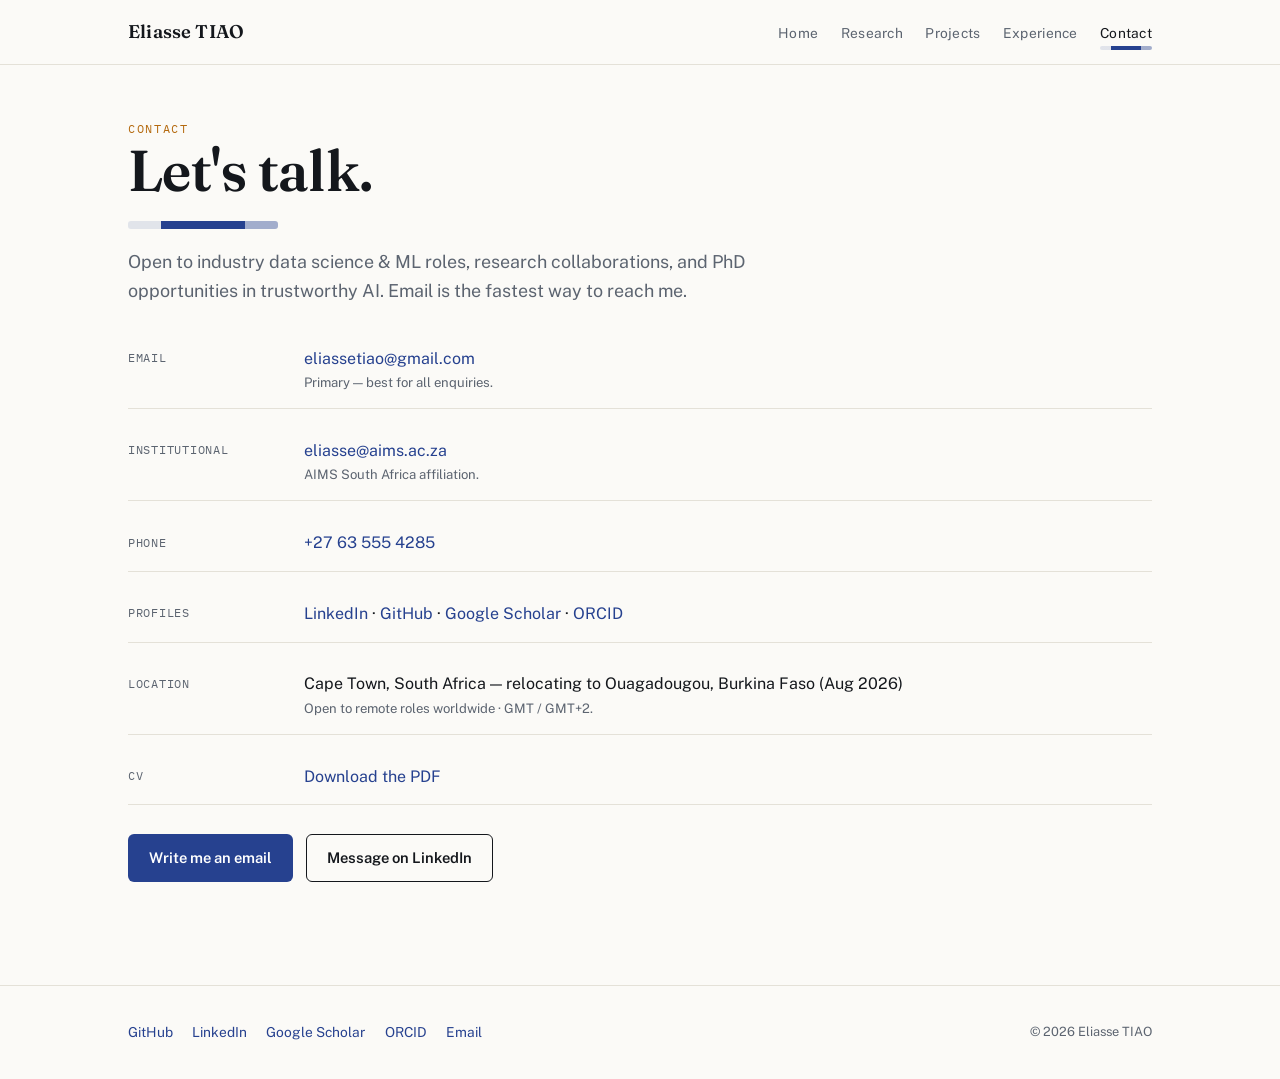
==== contact.html @ d371eade "Add files via upload" ====
<!DOCTYPE html>
<html lang="en">
<head>
<meta charset="UTF-8">
<meta name="viewport" content="width=device-width, initial-scale=1.0">
<title>Contact — Eliasse TIAO</title>
<meta name="description" content="Contact Eliasse TIAO — open to industry roles, research collaborations and PhD opportunities. Remote-friendly worldwide.">
<link rel="preconnect" href="https://fonts.googleapis.com">
<link href="https://fonts.googleapis.com/css2?family=Fraunces:opsz,wght@9..144,500;9..144,600&family=Public+Sans:wght@400;600;700&family=IBM+Plex+Mono:wght@400;500&display=swap" rel="stylesheet">
<link rel="stylesheet" href="style.css">
</head>
<body>

<header class="site">
  <div class="wrap nav">
    <a class="brand" href="index.html">Eliasse TIAO</a>
    <ul>
      <li><a class="link" href="index.html">Home</a></li>
      <li><a class="link" href="research.html">Research</a></li>
      <li><a class="link" href="projects.html">Projects</a></li>
      <li><a class="link" href="experience.html">Experience</a></li>
      <li><a class="link" href="contact.html" aria-current="page">Contact</a></li>
    </ul>
  </div>
</header>

<main>

<section>
  <div class="wrap">
    <p class="kicker">Contact</p>
    <h1>Let's talk.</h1>
    <div class="band wide" aria-hidden="true"><i class="p10"></i><i class="p50"></i><i class="p90"></i></div>
    <p class="lede">Open to industry data science &amp; ML roles, research collaborations, and PhD opportunities in trustworthy AI. Email is the fastest way to reach me.</p>

    <dl class="deflist">
      <div class="defrow">
        <dt>Email</dt>
        <dd><a href="mailto:eliassetiao@gmail.com">eliassetiao@gmail.com</a>
          <span class="note">Primary — best for all enquiries.</span></dd>
      </div>
      <div class="defrow">
        <dt>Institutional</dt>
        <dd><a href="mailto:eliasse@aims.ac.za">eliasse@aims.ac.za</a>
          <span class="note">AIMS South Africa affiliation.</span></dd>
      </div>
      <div class="defrow">
        <dt>Phone</dt>
        <dd><a href="tel:+27635554285">+27 63 555 4285</a></dd>
      </div>
      <div class="defrow">
        <dt>Profiles</dt>
        <dd>
          <a href="https://www.linkedin.com/in/eliasse-tiao-781523309/" target="_blank" rel="noopener">LinkedIn</a> ·
          <a href="https://github.com/TIAO-Eliasse" target="_blank" rel="noopener">GitHub</a> ·
          <a href="https://scholar.google.com/citations?user=YQI49OQAAAAJ" target="_blank" rel="noopener">Google Scholar</a> ·
          <a href="https://orcid.org/0009-0000-8173-0854" target="_blank" rel="noopener">ORCID</a>
        </dd>
      </div>
      <div class="defrow">
        <dt>Location</dt>
        <dd>Cape Town, South Africa — relocating to Ouagadougou, Burkina Faso (Aug 2026)
          <span class="note">Open to remote roles worldwide · GMT / GMT+2.</span></dd>
      </div>
      <div class="defrow">
        <dt>CV</dt>
        <dd><a href="CV_Eliasse_TIAO.pdf" download>Download the PDF</a></dd>
      </div>
    </dl>

    <div class="btns">
      <a class="btn btn-solid" href="mailto:eliassetiao@gmail.com?subject=Hello%20Eliasse">Write me an email</a>
      <a class="btn btn-line" href="https://www.linkedin.com/in/eliasse-tiao-781523309/" target="_blank" rel="noopener">Message on LinkedIn</a>
    </div>
  </div>
</section>

</main>

<footer class="site">
  <div class="wrap foot">
    <div class="links">
      <a href="https://github.com/TIAO-Eliasse" target="_blank" rel="noopener">GitHub</a>
      <a href="https://www.linkedin.com/in/eliasse-tiao-781523309/" target="_blank" rel="noopener">LinkedIn</a>
      <a href="https://scholar.google.com/citations?user=YQI49OQAAAAJ" target="_blank" rel="noopener">Google Scholar</a>
      <a href="https://orcid.org/0009-0000-8173-0854" target="_blank" rel="noopener">ORCID</a>
      <a href="mailto:eliassetiao@gmail.com">Email</a>
    </div>
    <small>© <span id="y">2026</span> Eliasse TIAO</small>
  </div>
</footer>

<script>document.getElementById('y').textContent=new Date().getFullYear();</script>
</body>
</html>
---- style.css ----
/* ============================================================
   Eliasse TIAO — Portfolio design system
   Palette: Paper #FBFAF7 · Ink #14171C · Indigo #26418F
            Ochre #B4690E · Slate #5C6470 · Line #E4E1D8
   Type:    Fraunces (display) · Public Sans (body) · IBM Plex Mono (data)
   Signature: the "interval band" — P10/P50/P90 stripes
   ============================================================ */

:root{
  --paper:#FBFAF7;
  --ink:#14171C;
  --indigo:#26418F;
  --indigo-soft:rgba(38,65,143,.12);
  --indigo-mid:rgba(38,65,143,.42);
  --ochre:#B4690E;
  --ochre-soft:rgba(180,105,14,.12);
  --slate:#5C6470;
  --line:#E4E1D8;
  --card:#FFFFFF;
  --display:'Fraunces',serif;
  --body:'Public Sans',sans-serif;
  --mono:'IBM Plex Mono',monospace;
  --max:1080px;
}

*{margin:0;padding:0;box-sizing:border-box}
html{scroll-behavior:smooth}
body{background:var(--paper);color:var(--ink);font-family:var(--body);font-size:16.5px;line-height:1.65;-webkit-font-smoothing:antialiased}
a{color:var(--indigo);text-decoration:none}
a:hover{text-decoration:underline;text-underline-offset:3px}
:focus-visible{outline:2px solid var(--indigo);outline-offset:3px;border-radius:2px}
img{max-width:100%}

/* ---------- Signature: interval band ---------- */
.band{display:flex;height:6px;width:88px;border-radius:3px;overflow:hidden;margin:1.1rem 0 0}
.band i{display:block;height:100%}
.band .p10{width:22%;background:var(--indigo-soft)}
.band .p50{width:56%;background:var(--indigo)}
.band .p90{width:22%;background:var(--indigo-mid)}
.band.wide{width:150px;height:8px}

/* ---------- Layout ---------- */
.wrap{max-width:var(--max);margin:0 auto;padding:0 28px}
main{min-height:70vh}
section{padding:3.4rem 0}
section+section{border-top:1px solid var(--line)}

/* ---------- Nav ---------- */
header.site{border-bottom:1px solid var(--line);background:var(--paper);position:sticky;top:0;z-index:50}
.nav{display:flex;align-items:center;justify-content:space-between;height:64px;gap:1rem}
.brand{font-family:var(--display);font-weight:600;font-size:1.15rem;color:var(--ink);letter-spacing:.01em}
.brand:hover{text-decoration:none}
.nav ul{display:flex;gap:1.4rem;list-style:none;flex-wrap:wrap}
.nav a.link{font-size:.86rem;color:var(--slate);letter-spacing:.02em;padding:.35rem 0;position:relative}
.nav a.link:hover{color:var(--ink);text-decoration:none}
.nav a.link[aria-current="page"]{color:var(--ink)}
.nav a.link[aria-current="page"]::after{content:"";position:absolute;left:0;right:0;bottom:-4px;height:4px;border-radius:2px;
  background:linear-gradient(90deg,var(--indigo-soft) 0 22%,var(--indigo) 22% 78%,var(--indigo-mid) 78% 100%)}

/* ---------- Type ---------- */
h1,h2,h3{font-family:var(--display);font-weight:600;line-height:1.12;letter-spacing:-.01em}
h1{font-size:clamp(2.3rem,5.4vw,3.6rem)}
h2{font-size:clamp(1.55rem,3vw,2.1rem)}
h3{font-size:1.12rem}
.kicker{font-family:var(--mono);font-size:.74rem;letter-spacing:.14em;text-transform:uppercase;color:var(--ochre)}
.lede{font-size:1.12rem;color:var(--slate);max-width:62ch;margin-top:1.1rem}
.muted{color:var(--slate)}
.mono{font-family:var(--mono);font-size:.8rem}

/* ---------- Buttons ---------- */
.btns{display:flex;gap:.8rem;flex-wrap:wrap;margin-top:1.8rem}
.btn{display:inline-flex;align-items:center;gap:.45rem;padding:.68rem 1.25rem;border-radius:6px;
  font-family:var(--body);font-weight:600;font-size:.92rem;border:1.5px solid transparent;transition:transform .15s,box-shadow .15s}
.btn:hover{text-decoration:none;transform:translateY(-1px)}
.btn-solid{background:var(--indigo);color:#fff}
.btn-solid:hover{box-shadow:0 6px 18px rgba(38,65,143,.28)}
.btn-line{border-color:var(--ink);color:var(--ink)}
.btn-line:hover{background:var(--ink);color:var(--paper)}
.btn-quiet{color:var(--indigo);padding-left:.2rem}

/* ---------- Chips / tags ---------- */
.chips{display:flex;gap:.55rem;flex-wrap:wrap;margin-top:1.4rem}
.chip{font-family:var(--mono);font-size:.74rem;color:var(--ink);background:var(--card);
  border:1px solid var(--line);border-radius:20px;padding:.34rem .8rem}
.chip strong{color:var(--indigo);font-weight:600}
.tags{display:flex;gap:.4rem;flex-wrap:wrap;margin-top:.9rem}
.tag{font-family:var(--mono);font-size:.68rem;color:var(--indigo);background:var(--indigo-soft);
  border-radius:4px;padding:.18rem .5rem}

/* ---------- Status badges ---------- */
.badge{font-family:var(--mono);font-size:.68rem;font-weight:600;letter-spacing:.06em;
  border-radius:4px;padding:.22rem .55rem;white-space:nowrap}
.badge.pub{background:var(--ochre-soft);color:var(--ochre)}
.badge.acc{background:var(--indigo-soft);color:var(--indigo)}
.badge.rev{background:#EFEFEA;color:var(--slate)}

/* ---------- Cards ---------- */
.grid{display:grid;gap:1.3rem;margin-top:2rem}
.grid.cols-3{grid-template-columns:repeat(3,1fr)}
.grid.cols-2{grid-template-columns:repeat(2,1fr)}
.card{background:var(--card);border:1px solid var(--line);border-radius:10px;padding:1.6rem;
  transition:transform .18s,box-shadow .18s}
.card:hover{transform:translateY(-3px);box-shadow:0 14px 30px rgba(20,23,28,.07)}
.card h3{margin-bottom:.35rem}
.card .sub{font-family:var(--mono);font-size:.72rem;color:var(--slate);margin-bottom:.7rem}
.card p{font-size:.93rem;color:var(--slate)}
.card .impact{font-size:.95rem;color:var(--ink);font-weight:600;margin:.6rem 0 .2rem}

/* ---------- Publication rows ---------- */
.pub{background:var(--card);border:1px solid var(--line);border-radius:10px;padding:1.5rem 1.7rem;margin-top:1.1rem}
.pub .top{display:flex;justify-content:space-between;gap:1rem;align-items:baseline;flex-wrap:wrap;margin-bottom:.45rem}
.pub .venue{font-family:var(--mono);font-size:.74rem;color:var(--slate)}
.pub h3{font-size:1.06rem;line-height:1.35}
.pub .authors{font-size:.85rem;color:var(--slate);margin:.4rem 0 .55rem}
.pub .authors b{color:var(--ink);font-weight:600}
.pub p.abs{font-size:.92rem;color:var(--slate)}
.pub .links{margin-top:.8rem;display:flex;gap:1.1rem;flex-wrap:wrap;font-size:.85rem}

/* ---------- Timeline ---------- */
.tl{position:relative;margin-top:2rem;padding-left:1.6rem}
.tl::before{content:"";position:absolute;left:5px;top:6px;bottom:6px;width:2px;
  background:linear-gradient(180deg,var(--indigo),var(--indigo-mid) 70%,transparent)}
.tl-item{position:relative;padding:0 0 2.2rem 1.2rem}
.tl-item::before{content:"";position:absolute;left:-1.6rem;top:.42rem;width:12px;height:12px;border-radius:50%;
  background:var(--paper);border:3px solid var(--indigo)}
.tl-item.gold::before{border-color:var(--ochre)}
.tl-date{font-family:var(--mono);font-size:.74rem;color:var(--ochre)}
.tl-role{font-family:var(--display);font-weight:600;font-size:1.08rem;margin:.15rem 0 .05rem}
.tl-org{font-size:.9rem;color:var(--slate);margin-bottom:.5rem}
.tl-item ul{list-style:none}
.tl-item li{font-size:.92rem;color:var(--slate);padding:.14rem 0 .14rem 1rem;position:relative}
.tl-item li::before{content:"—";position:absolute;left:0;color:var(--indigo-mid)}

/* ---------- Skill groups ---------- */
.skillgroup{margin-top:1.6rem}
.skillgroup h3{font-size:.95rem;margin-bottom:.5rem}
.skillgroup .tags{margin-top:.2rem}

/* ---------- Definition rows (contact) ---------- */
.deflist{margin-top:1.6rem;display:grid;gap:.9rem}
.defrow{display:grid;grid-template-columns:160px 1fr;gap:1rem;padding:.9rem 0;border-bottom:1px solid var(--line)}
.defrow dt{font-family:var(--mono);font-size:.76rem;letter-spacing:.06em;text-transform:uppercase;color:var(--slate);padding-top:.15rem}
.defrow dd{font-size:1rem}
.defrow dd .note{display:block;font-size:.82rem;color:var(--slate)}

/* ---------- Callout ---------- */
.callout{background:var(--card);border:1px solid var(--line);border-left:4px solid var(--ochre);
  border-radius:8px;padding:1.2rem 1.4rem;margin-top:2rem;font-size:.95rem;color:var(--slate)}
.callout b{color:var(--ink)}

/* ---------- Footer ---------- */
footer.site{border-top:1px solid var(--line);margin-top:3rem;padding:2.2rem 0}
.foot{display:flex;justify-content:space-between;align-items:center;gap:1rem;flex-wrap:wrap}
.foot .links{display:flex;gap:1.2rem;flex-wrap:wrap;font-size:.86rem}
.foot small{color:var(--slate);font-size:.8rem}

/* ---------- Reveal (motion-safe only) ---------- */
@media (prefers-reduced-motion: no-preference){
  .reveal{opacity:0;transform:translateY(16px);transition:opacity .55s ease,transform .55s ease}
  .reveal.in{opacity:1;transform:none}
}

/* ---------- Responsive ---------- */
@media(max-width:900px){
  .grid.cols-3{grid-template-columns:1fr 1fr}
}
@media(max-width:660px){
  body{font-size:15.5px}
  .grid.cols-3,.grid.cols-2{grid-template-columns:1fr}
  .nav{height:auto;padding:.8rem 0;flex-direction:column;align-items:flex-start;gap:.5rem}
  .defrow{grid-template-columns:1fr;gap:.15rem}
  section{padding:2.6rem 0}
}
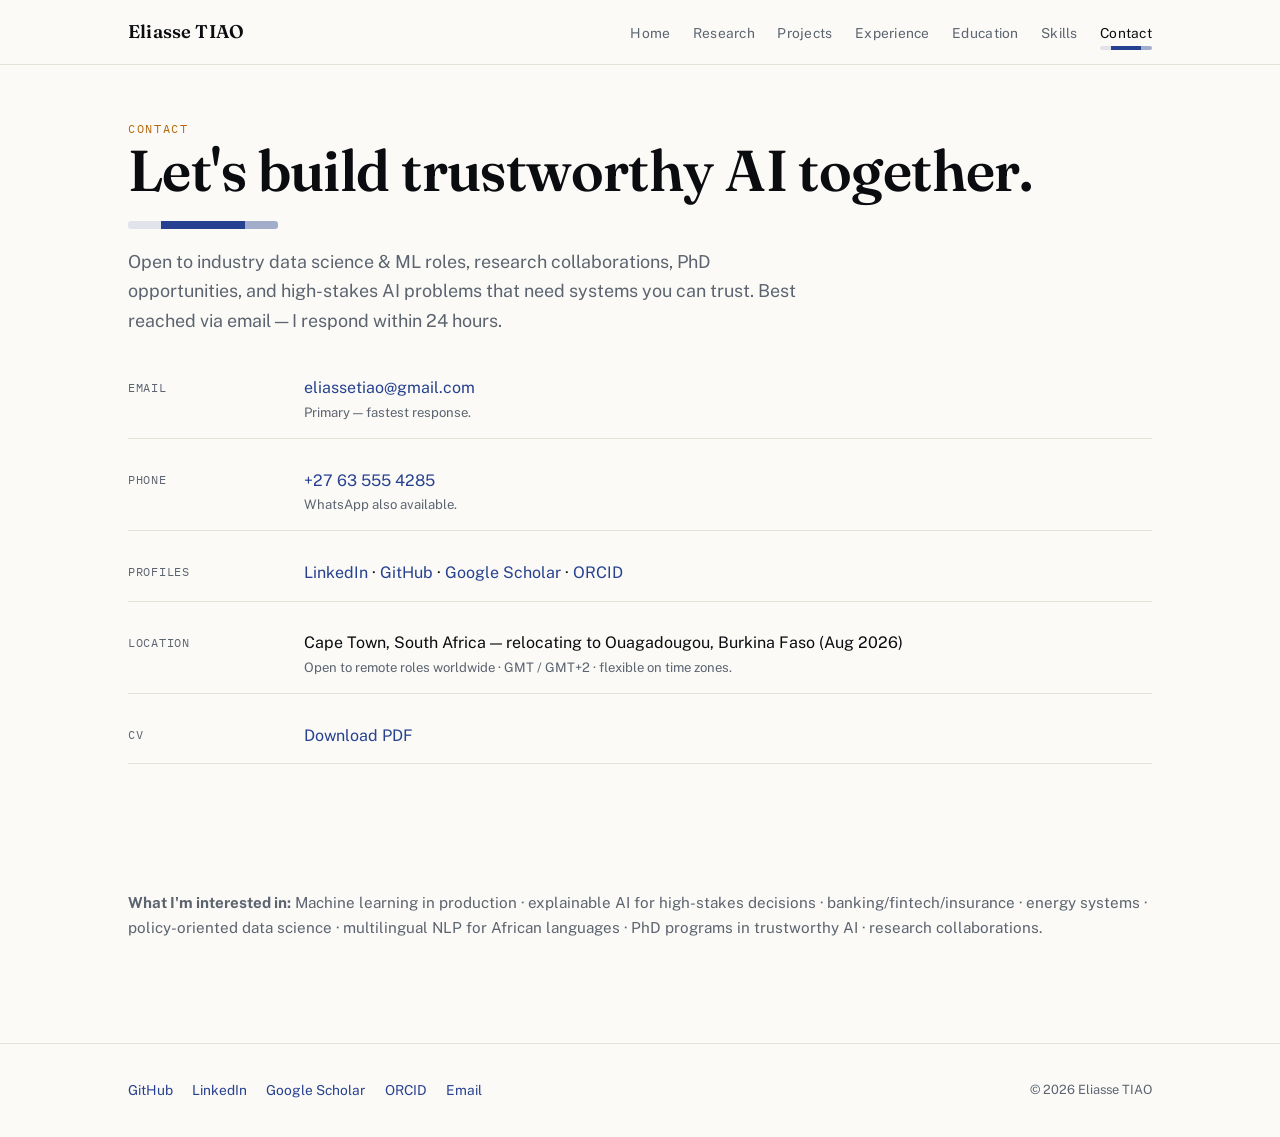
==== commit 4a94070b: "Add files via upload" ====
--- a/contact.html
+++ b/contact.html
@@ -19,6 +19,8 @@
       <li><a class="link" href="research.html">Research</a></li>
       <li><a class="link" href="projects.html">Projects</a></li>
       <li><a class="link" href="experience.html">Experience</a></li>
+      <li><a class="link" href="education.html">Education</a></li>
+      <li><a class="link" href="skills.html">Skills</a></li>
       <li><a class="link" href="contact.html" aria-current="page">Contact</a></li>
     </ul>
   </div>
@@ -29,24 +31,20 @@
 <section>
   <div class="wrap">
     <p class="kicker">Contact</p>
-    <h1>Let's talk.</h1>
+    <h1>Let's build trustworthy AI together.</h1>
     <div class="band wide" aria-hidden="true"><i class="p10"></i><i class="p50"></i><i class="p90"></i></div>
-    <p class="lede">Open to industry data science &amp; ML roles, research collaborations, and PhD opportunities in trustworthy AI. Email is the fastest way to reach me.</p>
+    <p class="lede">Open to industry data science &amp; ML roles, research collaborations, PhD opportunities, and high-stakes AI problems that need systems you can trust. Best reached via email — I respond within 24 hours.</p>
 
     <dl class="deflist">
       <div class="defrow">
         <dt>Email</dt>
-        <dd><a href="mailto:eliassetiao@gmail.com">eliassetiao@gmail.com</a>
-          <span class="note">Primary — best for all enquiries.</span></dd>
-      </div>
-      <div class="defrow">
-        <dt>Institutional</dt>
-        <dd><a href="mailto:eliasse@aims.ac.za">eliasse@aims.ac.za</a>
-          <span class="note">AIMS South Africa affiliation.</span></dd>
+        <dd><a href="mailto:eliassetiao@gmail.com?subject=Let's%20work%20together">eliassetiao@gmail.com</a>
+          <span class="note">Primary — fastest response.</span></dd>
       </div>
       <div class="defrow">
         <dt>Phone</dt>
-        <dd><a href="tel:+27635554285">+27 63 555 4285</a></dd>
+        <dd><a href="tel:+27635554285">+27 63 555 4285</a>
+          <span class="note">WhatsApp also available.</span></dd>
       </div>
       <div class="defrow">
         <dt>Profiles</dt>
@@ -60,18 +58,23 @@
       <div class="defrow">
         <dt>Location</dt>
         <dd>Cape Town, South Africa — relocating to Ouagadougou, Burkina Faso (Aug 2026)
-          <span class="note">Open to remote roles worldwide · GMT / GMT+2.</span></dd>
+          <span class="note">Open to remote roles worldwide · GMT / GMT+2 · flexible on time zones.</span></dd>
       </div>
       <div class="defrow">
         <dt>CV</dt>
-        <dd><a href="CV_Eliasse_TIAO.pdf" download>Download the PDF</a></dd>
+        <dd><a href="CV_Eliasse_TIAO.pdf" download>Download PDF</a></dd>
       </div>
     </dl>
 
-    <div class="btns">
-      <a class="btn btn-solid" href="mailto:eliassetiao@gmail.com?subject=Hello%20Eliasse">Write me an email</a>
-      <a class="btn btn-line" href="https://www.linkedin.com/in/eliasse-tiao-781523309/" target="_blank" rel="noopener">Message on LinkedIn</a>
+    <div class="cta-primary reveal">
+      <a href="mailto:eliassetiao@gmail.com?subject=Let's%20work%20together" class="btn btn-solid">
+        Send me an email
+      </a>
     </div>
+
+    <p style="margin-top:2rem;font-size:.95rem;color:var(--slate);">
+      <strong>What I'm interested in:</strong> Machine learning in production · explainable AI for high-stakes decisions · banking/fintech/insurance · energy systems · policy-oriented data science · multilingual NLP for African languages · PhD programs in trustworthy AI · research collaborations.
+    </p>
   </div>
 </section>
 
--- a/style.css
+++ b/style.css
@@ -8,10 +8,11 @@
 
 :root{
   --paper:#FBFAF7;
-  --ink:#14171C;
+  --ink:#0A0C0F;
   --indigo:#26418F;
   --indigo-soft:rgba(38,65,143,.12);
   --indigo-mid:rgba(38,65,143,.42);
+  --indigo-bg:rgba(38,65,143,.06);
   --ochre:#B4690E;
   --ochre-soft:rgba(180,105,14,.12);
   --slate:#5C6470;
@@ -46,7 +47,7 @@
 section+section{border-top:1px solid var(--line)}
 
 /* ---------- Nav ---------- */
-header.site{border-bottom:1px solid var(--line);background:var(--paper);position:sticky;top:0;z-index:50}
+header.site{border-bottom:1px solid var(--line);background:var(--paper);position:sticky;top:0;z-index:50;backdrop-filter:blur(8px);background:rgba(251,250,247,.95)}
 .nav{display:flex;align-items:center;justify-content:space-between;height:64px;gap:1rem}
 .brand{font-family:var(--display);font-weight:600;font-size:1.15rem;color:var(--ink);letter-spacing:.01em}
 .brand:hover{text-decoration:none}
@@ -94,27 +95,59 @@
 .badge.acc{background:var(--indigo-soft);color:var(--indigo)}
 .badge.rev{background:#EFEFEA;color:var(--slate)}
 
+/* ---------- Hero stats bar (proof) ---------- */
+.proof-bar{display:flex;gap:1rem;justify-content:space-between;align-items:stretch;background:var(--indigo);border-radius:12px;padding:1.4rem 1.6rem;margin:2rem 0 2.2rem;flex-wrap:wrap}
+.proof-item{display:flex;flex-direction:column;align-items:center;gap:.25rem;color:var(--paper);flex:1;min-width:90px}
+.proof-stat{font-family:var(--display);font-size:1.65rem;font-weight:600;color:#FFFFFF;letter-spacing:-.01em}
+.proof-label{font-family:var(--mono);font-size:.68rem;letter-spacing:.05em;text-transform:uppercase;color:rgba(255,255,255,.8)}
+
+/* ---------- CTA primary ---------- */
+.cta-primary{margin:2.2rem 0 1.6rem}
+.cta-primary .btn{width:100%;text-align:center;padding:.9rem 1.5rem;font-size:1.05rem}
+
+.btns-secondary{display:flex;gap:.8rem;flex-wrap:wrap;margin-top:1.2rem}
+
 /* ---------- Cards ---------- */
 .grid{display:grid;gap:1.3rem;margin-top:2rem}
 .grid.cols-3{grid-template-columns:repeat(3,1fr)}
 .grid.cols-2{grid-template-columns:repeat(2,1fr)}
-.card{background:var(--card);border:1px solid var(--line);border-radius:10px;padding:1.6rem;
-  transition:transform .18s,box-shadow .18s}
-.card:hover{transform:translateY(-3px);box-shadow:0 14px 30px rgba(20,23,28,.07)}
+.card{background:var(--card);border:2px solid var(--line);border-radius:10px;padding:1.6rem;
+  transition:transform .22s cubic-bezier(.34,.1,.68,.55),box-shadow .22s,border-color .22s}
+.card:hover{transform:translateY(-6px);box-shadow:0 20px 40px rgba(38,65,143,.15);border-color:var(--indigo)}
 .card h3{margin-bottom:.35rem}
 .card .sub{font-family:var(--mono);font-size:.72rem;color:var(--slate);margin-bottom:.7rem}
 .card p{font-size:.93rem;color:var(--slate)}
 .card .impact{font-size:.95rem;color:var(--ink);font-weight:600;margin:.6rem 0 .2rem}
 
+/* Spotlight cards (top projects) */
+.card-spotlight{border-width:2.5px;border-color:var(--indigo);background:linear-gradient(135deg,rgba(251,250,247,1) 0%,rgba(38,65,143,.04) 100%)}
+.card-spotlight:hover{box-shadow:0 24px 48px rgba(38,65,143,.18)}
+
 /* ---------- Publication rows ---------- */
-.pub{background:var(--card);border:1px solid var(--line);border-radius:10px;padding:1.5rem 1.7rem;margin-top:1.1rem}
-.pub .top{display:flex;justify-content:space-between;gap:1rem;align-items:baseline;flex-wrap:wrap;margin-bottom:.45rem}
-.pub .venue{font-family:var(--mono);font-size:.74rem;color:var(--slate)}
-.pub h3{font-size:1.06rem;line-height:1.35}
-.pub .authors{font-size:.85rem;color:var(--slate);margin:.4rem 0 .55rem}
+.pub{background:var(--card);border:2px solid var(--line);border-radius:10px;padding:1.8rem;margin-top:1.2rem;
+  transition:transform .22s,box-shadow .22s,border-color .22s}
+.pub:hover{transform:translateY(-4px);box-shadow:0 16px 36px rgba(38,65,143,.1);border-color:var(--indigo-soft)}
+.pub h3{font-size:1.08rem;line-height:1.35;margin:.8rem 0 .45rem}
+.pub-header{display:flex;justify-content:space-between;gap:1rem;align-items:flex-start;margin-bottom:.5rem;flex-wrap:wrap}
+.pub-header .venue{font-family:var(--mono);font-size:.72rem;color:var(--slate);margin-bottom:0}
+.pub .authors{font-size:.85rem;color:var(--slate);margin:.35rem 0 .6rem}
 .pub .authors b{color:var(--ink);font-weight:600}
-.pub p.abs{font-size:.92rem;color:var(--slate)}
-.pub .links{margin-top:.8rem;display:flex;gap:1.1rem;flex-wrap:wrap;font-size:.85rem}
+.pub-impact{background:var(--indigo-bg);border-left:3px solid var(--indigo);padding:.9rem 1.1rem;border-radius:6px;margin:.8rem 0}
+.pub-impact p{font-size:.92rem;color:var(--ink);margin:0}
+.pub p.abs{font-size:.92rem;color:var(--slate);margin:.8rem 0}
+.pub .links{margin-top:.9rem;display:flex;gap:1.2rem;flex-wrap:wrap;font-size:.86rem}
+
+.pub-pub{border-color:var(--ochre-soft)}
+.pub-pub:hover{border-color:var(--ochre);box-shadow:0 16px 36px rgba(180,105,14,.08)}
+.pub-acc{border-color:var(--indigo-soft)}
+.pub-acc:hover{border-color:var(--indigo);box-shadow:0 16px 36px rgba(38,65,143,.12)}
+.pub-rev{border-color:#E8E5DC}
+.pub-rev:hover{border-color:var(--slate);box-shadow:0 16px 36px rgba(92,100,112,.08)}
+
+.card-award{border:2px solid var(--line)}
+.card-award:hover{border-color:var(--ochre);box-shadow:0 16px 40px rgba(180,105,14,.12)}
+.card-award .sub{color:var(--ochre);font-weight:600}
+.award-detail{font-family:var(--mono);font-size:.73rem;color:var(--slate);margin:.5rem 0 .6rem;text-transform:uppercase;letter-spacing:.02em}
 
 /* ---------- Timeline ---------- */
 .tl{position:relative;margin-top:2rem;padding-left:1.6rem}
@@ -131,6 +164,10 @@
 .tl-item li{font-size:.92rem;color:var(--slate);padding:.14rem 0 .14rem 1rem;position:relative}
 .tl-item li::before{content:"—";position:absolute;left:0;color:var(--indigo-mid)}
 
+.tl-impact{font-size:.95rem;color:var(--ochre);font-weight:600;margin:.3rem 0 .6rem;display:flex;align-items:baseline;gap:.4rem}
+
+.tl-sig{font-size:.93rem;color:var(--ink);font-weight:500;margin:.4rem 0 .7rem;padding:.7rem .9rem;background:var(--indigo-bg);border-radius:6px;border-left:3px solid var(--indigo)}
+
 /* ---------- Skill groups ---------- */
 .skillgroup{margin-top:1.6rem}
 .skillgroup h3{font-size:.95rem;margin-bottom:.5rem}
@@ -163,11 +200,19 @@
 /* ---------- Responsive ---------- */
 @media(max-width:900px){
   .grid.cols-3{grid-template-columns:1fr 1fr}
+  .proof-bar{flex-direction:row;gap:.8rem}
+  .proof-item{min-width:70px}
+  .proof-stat{font-size:1.4rem}
 }
 @media(max-width:660px){
   body{font-size:15.5px}
   .grid.cols-3,.grid.cols-2{grid-template-columns:1fr}
   .nav{height:auto;padding:.8rem 0;flex-direction:column;align-items:flex-start;gap:.5rem}
   .defrow{grid-template-columns:1fr;gap:.15rem}
+  .proof-bar{gap:.6rem;padding:1.1rem 1.2rem;flex-wrap:wrap}
+  .proof-item{flex:1 1 45%}
+  .proof-stat{font-size:1.2rem}
+  .proof-label{font-size:.62rem}
+  .cta-primary .btn{font-size:.95rem;padding:.8rem 1.2rem}
   section{padding:2.6rem 0}
 }
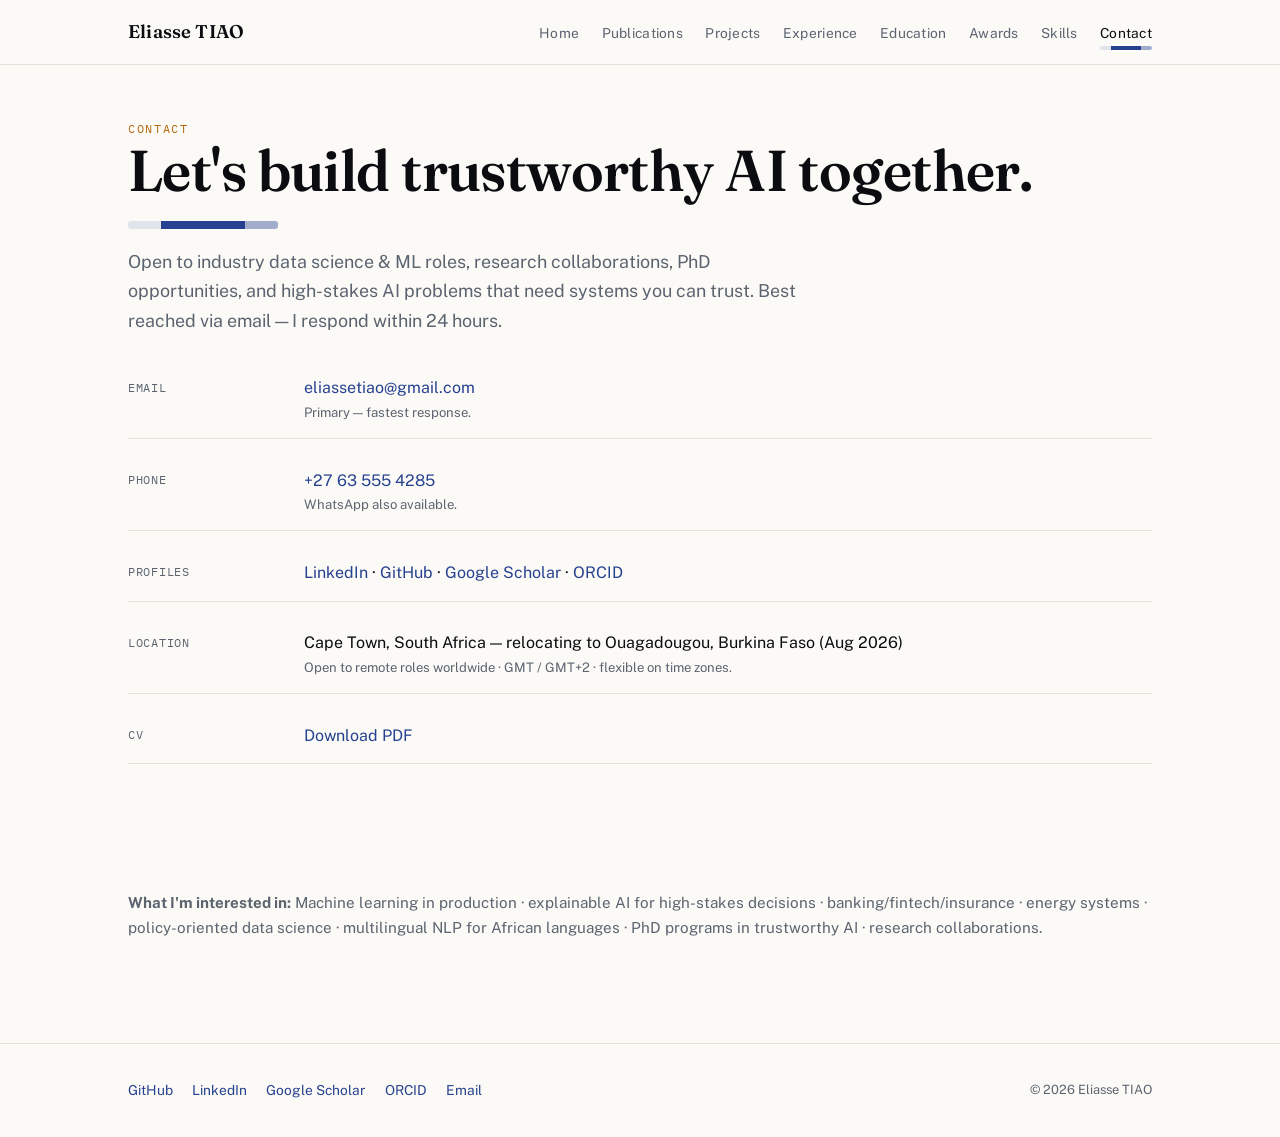
==== commit d05bf150: "Add files via upload" ====
--- a/contact.html
+++ b/contact.html
@@ -16,10 +16,11 @@
     <a class="brand" href="index.html">Eliasse TIAO</a>
     <ul>
       <li><a class="link" href="index.html">Home</a></li>
-      <li><a class="link" href="research.html">Research</a></li>
+      <li><a class="link" href="publications.html">Publications</a></li>
       <li><a class="link" href="projects.html">Projects</a></li>
       <li><a class="link" href="experience.html">Experience</a></li>
       <li><a class="link" href="education.html">Education</a></li>
+      <li><a class="link" href="awards.html">Awards</a></li>
       <li><a class="link" href="skills.html">Skills</a></li>
       <li><a class="link" href="contact.html" aria-current="page">Contact</a></li>
     </ul>
